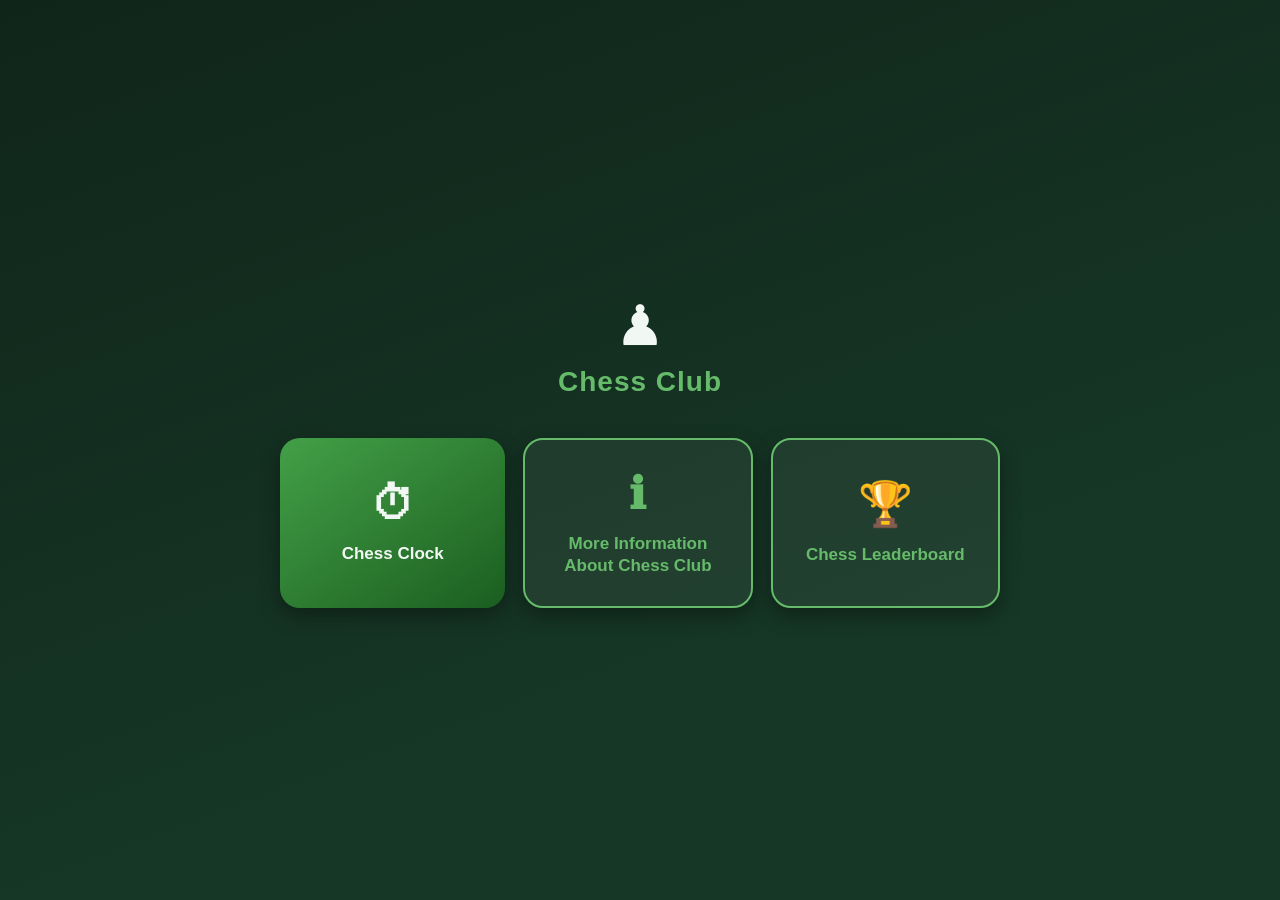
==== index.html @ 1274bbe3 "Add files via upload" ====
<!DOCTYPE html> 
<html lang="en"> 
<head> 
<meta charset="UTF-8"> 
<meta name="viewport" content="width=device-width, initial-scale=1.0, maximum-scale=1.0, user-scalable=no, viewport-fit=cover"> 
<title>Chess Club Clock</title> 
<link rel="stylesheet" href="style.css"> 
</head> 
<body> 
 
  <!-- ============ LANDING SCREEN ============ --> 
  <div id="landing-screen" class="screen active"> 
    <div class="landing-container"> 
      <div class="landing-header"> 
        <div class="landing-icon">♟</div> 
        <h1>Chess Club</h1> 
      </div> 
      <div class="landing-buttons"> 
        <button id="landing-clock-btn" class="landing-btn primary-btn"> 
          <span class="landing-btn-icon">⏱</span> 
          <span class="landing-btn-text">Chess Clock</span> 
        </button> 

        <button id="landing-info-btn" class="landing-btn secondary-btn"> 
          <span class="landing-btn-icon">ℹ</span> 
          <span class="landing-btn-text">More Information<br>About Chess Club</span> 
        </button>

        <button id="landing-leaderboard-btn" class="landing-btn secondary-btn" onclick="window.location.href='Chess leaderboard/index2.html'"> 
          <span class="landing-btn-icon">🏆</span> 
          <span class="landing-btn-text">Chess Leaderboard</span> 
        </button>
      </div> 
    </div> 
  </div> 
 
  <!-- ============ INFO SCREEN ============ --> 
  <div id="info-screen" class="screen"> 
    <div class="info-container"> 
      <h2>About Chess Club</h2> 
      <p> 
         <strong>About the Chess Club</strong> 
      </p> 
      <p> 
I originally started the chess club in S1 because I wanted to give people a place where they could play and enjoy chess. However, I quickly realised I was not running it in the best way, and only a few people were interested in coming. Eventually, I stopped going, especially when the teacher started allowing other people to use the club for different activities. Since this was right before moving into S2, I decided that instead of giving up on the idea, I would start it again the following year and do it properly. 
 
Now, the chess club meets in Room 2-043 on Thursdays and Fridays. We have chess boards available, but you can also bring your own chess set if you want. You can play against whoever you want, whether that is a friend, someone you have never played before, or even play online. If you do not know how to play chess, that is completely fine because I am happy to teach you. Whether you are a complete beginner or an experienced player, everyone is welcome. 
      </p> 
      <p> 
<strong>Why Chess?</strong> 
Chess is more than just a game. It can help you develop your ability to think ahead, plan your moves and make strategic decisions. It also requires concentration, patience and problem solving. Playing a challenging game can even be mentally tiring because your brain is constantly thinking about different possibilities. 
      </p> 
      <p> 
<strong>A Little About Me</strong> 
I started playing chess when I was five years old, and I still play every day for at least 30 minutes. I enjoy practising, improving my skills and challenging myself to find better moves. I also aim to get at least five checkmates every day when I play. 
 
I have also made a chess clock for the club, so if you want to play a proper timed game, you can use it. Whether you are here to learn, practise, compete with your friends or simply have fun, there is a place for you at the chess club. 
      </p> 
      <p> 
        Use the <strong>Chess Clock</strong> button on the home screen to 
        jump straight into the clock and start a timed game with a friend. 
      </p> 
      <button id="info-back-btn" class="btn-secondary">Back</button> 
    </div> 
  </div> 
 
  <!-- ============ WELCOME SCREEN ============ --> 
  <div id="welcome-screen" class="screen"> 
    <div class="welcome-content"> 
      <div class="welcome-icon">♟</div> 
      <h1>Chess Clock</h1> 
      <p>Loading…</p> 
    </div> 
  </div> 
 
  <!-- ============ TIME SELECTION MENU ============ --> 
  <div id="menu-screen" class="screen"> 
    <div class="menu-container"> 
      <div class="menu-title">Select Game Time</div> 
 
      <div class="section-label">Pick a Time</div> 
      <div class="time-grid"> 
        <button class="time-btn" data-minutes="1">1 min</button> 
        <button class="time-btn" data-minutes="5">5 min</button> 
        <button class="time-btn" data-minutes="10">10 min</button> 
        <button class="time-btn" data-minutes="20">20 min</button> 
        <button class="time-btn" data-minutes="30">30 min</button> 
        <button class="time-btn" data-minutes="50">50 min</button> 
        <button class="time-btn" data-minutes="60">1 hour</button> 
        <button class="time-btn" data-minutes="120">2 hours</button> 
        <button class="time-btn" data-minutes="180">3 hours</button> 
      </div> 
 
      <div class="divider"></div> 
 
      <button id="custom-time-btn" class="custom-btn">⚙ Custom Time</button> 
      <button id="menu-home-btn" class="link-btn">← Back to Home</button> 
    </div> 
  </div> 
 
  <!-- ============ CUSTOM TIME SCREEN ============ --> 
  <div id="custom-screen" class="screen"> 
    <div class="custom-container"> 
      <h2>Custom Time</h2> 
 
      <div class="field-group"> 
        <label>Opponent 1 Starting Time</label> 
        <div class="field-row"> 
          <input type="number" id="custom-p1-min" min="0" placeholder="Minutes" value="5"> 
          <input type="number" id="custom-p1-sec" min="0" max="59" placeholder="Seconds" value="0"> 
        </div> 
      </div> 
 
      <div class="field-group"> 
        <label>Opponent 2 Starting Time</label> 
        <div class="field-row"> 
          <input type="number" id="custom-p2-min" min="0" placeholder="Minutes" value="5"> 
          <input type="number" id="custom-p2-sec" min="0" max="59" placeholder="Seconds" value="0"> 
        </div> 
      </div> 
 
      <div class="field-group"> 
        <label>Increment per Move (seconds)</label> 
        <div class="field-row"> 
          <input type="number" id="custom-increment" min="0" placeholder="Seconds" value="0"> 
        </div> 
        <span class="field-hint">Time added to a player's clock after they finish their move.</span> 
      </div> 
 
      <div class="custom-actions"> 
        <button id="custom-back-btn" class="btn-secondary">Back</button> 
        <button id="custom-start-btn" class="btn-primary">Start Game</button> 
      </div> 
    </div> 
  </div> 
 
  <!-- ============ CLOCK SCREEN ============ --> 
  <div id="clock-screen" class="screen"> 
    <div class="clock-container"> 
 
      <div id="player-top" class="player inactive" data-player="2"> 
        <div class="player-info"> 
          <div class="player-name">Opponent 2</div> 
          <div class="player-time" id="time-2">5:00</div> 
          <div class="player-status" id="status-2"></div> 
        </div> 
      </div> 
 
      <div id="player-bottom" class="player inactive" data-player="1"> 
        <div class="player-info"> 
          <div class="player-name">Opponent 1</div> 
          <div class="player-time" id="time-1">5:00</div> 
          <div class="player-status" id="status-1"></div> 
        </div> 
      </div> 
 
      <div class="center-controls" id="center-controls"> 
        <button id="start-btn" aria-label="Start">▶</button> 
      </div> 
 
      <div class="mini-controls hidden" id="mini-controls"> 
        <button id="pause-btn" class="mini-btn">Pause</button> 
        <button id="reset-btn" class="mini-btn">Reset</button> 
      </div> 
 
    </div> 
  </div> 
 
  <!-- ============ GAME OVER OVERLAY ============ --> 
  <div id="gameover-overlay"> 
    <div class="gameover-box"> 
      <h2 id="gameover-title">Game Over</h2> 
      <p id="gameover-message"></p> 
      <button id="gameover-menu-btn" class="btn-primary">Back to Menu</button> 
    </div> 
  </div> 
 
  <script src="script.js"></script> 
</body> 
</html>
---- style.css ----
/* =========================================================
   CHESS CLUB CLOCK — style.css
   Clean, modern, green-themed, mobile-first design
   ========================================================= */

:root {
  --green-primary: #2e7d32;
  --green-light: #43a047;
  --green-dark: #1b5e20;
  --green-accent: #66bb6a;
  --gray-dark: #37474f;
  --gray-light: #607d8b;
  --gray-inactive: #78909c;
  --bg-dark: #10251a;
  --text-light: #f1f8f4;
  --text-dark: #1c2b22;
  --danger: #e53935;
  --shadow: rgba(0, 0, 0, 0.35);
  --radius-lg: 20px;
  --radius-md: 14px;
  --radius-sm: 8px;
}

* {
  box-sizing: border-box;
  -webkit-tap-highlight-color: transparent;
  user-select: none;
  -webkit-user-select: none;
}

html, body {
  margin: 0;
  padding: 0;
  width: 100%;
  height: 100%;
  overflow: hidden;
  overscroll-behavior: none;
  touch-action: manipulation;
  font-family: 'Segoe UI', Roboto, Helvetica, Arial, sans-serif;
  background: var(--bg-dark);
  color: var(--text-light);
}

/* =========================================================
   SCREEN MANAGEMENT
   ========================================================= */

.screen {
  position: fixed;
  inset: 0;
  display: none;
  flex-direction: column;
  align-items: center;
  justify-content: center;
  width: 100%;
  height: 100%;
  padding: 20px;
  background: linear-gradient(160deg, var(--bg-dark), #163726 70%);
  animation: fadeIn 0.35s ease;
}

.screen.active {
  display: flex;
}

@keyframes fadeIn {
  from { opacity: 0; transform: scale(0.98); }
  to   { opacity: 1; transform: scale(1); }
}

/* =========================================================
   LANDING SCREEN
   ========================================================= */

.landing-container {
  width: 100%;
  max-width: 720px;
  display: flex;
  flex-direction: column;
  align-items: center;
  gap: 40px;
}

.landing-header {
  display: flex;
  flex-direction: column;
  align-items: center;
  gap: 8px;
}

.landing-icon {
  font-size: 56px;
}

.landing-header h1 {
  margin: 0;
  font-size: 28px;
  color: var(--green-accent);
  letter-spacing: 1px;
}

.landing-buttons {
  display: flex;
  flex-direction: row;
  gap: 18px;
  width: 100%;
}

.landing-btn {
  flex: 1;
  min-height: 170px;
  border: none;
  border-radius: var(--radius-lg);
  display: flex;
  flex-direction: column;
  align-items: center;
  justify-content: center;
  gap: 14px;
  cursor: pointer;
  padding: 20px 10px;
  font-weight: 700;
  transition: transform 0.15s ease, box-shadow 0.15s ease, background 0.2s ease;
  box-shadow: 0 8px 20px var(--shadow);
}

.landing-btn-icon {
  font-size: 44px;
}

.landing-btn-text {
  font-size: 17px;
  line-height: 1.3;
  text-align: center;
}

.primary-btn {
  background: linear-gradient(145deg, var(--green-light), var(--green-dark));
  color: var(--text-light);
}

.secondary-btn {
  background: rgba(255,255,255,0.05);
  border: 2px solid var(--green-accent);
  color: var(--green-accent);
}

.landing-btn:hover {
  transform: translateY(-2px);
}

.landing-btn:active {
  transform: scale(0.96);
  box-shadow: 0 3px 8px var(--shadow);
}

@media (max-width: 560px) {
  .landing-buttons {
    flex-direction: column;
  }
  .landing-btn {
    min-height: 130px;
  }
}

/* =========================================================
   INFO SCREEN
   ========================================================= */

.info-container {
  width: 100%;
  max-width: 560px;
  background: rgba(255,255,255,0.03);
  border-radius: var(--radius-lg);
  padding: 30px 26px;
  display: flex;
  flex-direction: column;
  gap: 16px;
  box-shadow: 0 8px 24px var(--shadow);
  max-height: 90vh;
  overflow-y: auto;
}

.info-container h2 {
  margin: 0;
  color: var(--green-accent);
  text-align: center;
}

.info-container p {
  margin: 0;
  color: #dcefe2;
  line-height: 1.6;
  font-size: 15px;
}

.info-container .btn-secondary {
  align-self: center;
  margin-top: 10px;
  min-width: 140px;
}

/* =========================================================
   WELCOME SCREEN
   ========================================================= */

#welcome-screen {
  background: radial-gradient(circle at center, var(--green-dark), var(--bg-dark) 80%);
}

.welcome-content {
  display: flex;
  flex-direction: column;
  align-items: center;
  gap: 14px;
  animation: popIn 0.6s ease;
}

.welcome-icon {
  font-size: 64px;
  animation: pulse 1.4s ease-in-out infinite;
}

.welcome-content h1 {
  font-size: 28px;
  letter-spacing: 1px;
  margin: 0;
  color: var(--green-accent);
  font-weight: 700;
}

.welcome-content p {
  margin: 0;
  color: #b7d3c2;
  font-size: 14px;
  letter-spacing: 0.5px;
}

@keyframes pulse {
  0%, 100% { transform: scale(1); }
  50%      { transform: scale(1.12); }
}

@keyframes popIn {
  from { opacity: 0; transform: translateY(10px) scale(0.9); }
  to   { opacity: 1; transform: translateY(0) scale(1); }
}

/* =========================================================
   MENU SCREEN (Time Selection)
   ========================================================= */

#menu-screen {
  overflow-y: auto;
  padding-top: 40px;
  padding-bottom: 40px;
}

.menu-container {
  width: 100%;
  max-width: 480px;
  display: flex;
  flex-direction: column;
  align-items: center;
  gap: 22px;
}

.menu-title {
  font-size: 24px;
  font-weight: 700;
  color: var(--green-accent);
  text-align: center;
  letter-spacing: 0.5px;
}

.section-label {
  align-self: flex-start;
  font-size: 14px;
  text-transform: uppercase;
  letter-spacing: 1.5px;
  color: #9fc6ad;
  margin-bottom: -8px;
}

.time-grid {
  display: grid;
  grid-template-columns: repeat(3, 1fr);
  gap: 12px;
  width: 100%;
}

.time-btn {
  background: linear-gradient(145deg, var(--green-light), var(--green-primary));
  border: none;
  border-radius: var(--radius-md);
  color: var(--text-light);
  font-size: 15px;
  font-weight: 600;
  padding: 18px 6px;
  cursor: pointer;
  box-shadow: 0 4px 10px var(--shadow);
  transition: transform 0.15s ease, box-shadow 0.15s ease, background 0.2s ease;
}

.time-btn:active {
  transform: scale(0.94);
  box-shadow: 0 2px 4px var(--shadow);
}

.time-btn:hover {
  background: linear-gradient(145deg, var(--green-accent), var(--green-light));
}

.divider {
  width: 100%;
  height: 1px;
  background: rgba(255,255,255,0.12);
  margin: 4px 0;
}

.custom-btn {
  width: 100%;
  padding: 16px;
  border-radius: var(--radius-md);
  border: 2px solid var(--green-accent);
  background: transparent;
  color: var(--green-accent);
  font-size: 16px;
  font-weight: 700;
  cursor: pointer;
  transition: background 0.2s ease, color 0.2s ease, transform 0.15s ease;
}

.custom-btn:hover {
  background: var(--green-accent);
  color: var(--text-dark);
}

.custom-btn:active {
  transform: scale(0.97);
}

.link-btn {
  background: none;
  border: none;
  color: #9fc6ad;
  font-size: 14px;
  cursor: pointer;
  padding: 6px;
  text-decoration: underline;
}

/* =========================================================
   CUSTOM TIME SCREEN
   ========================================================= */

#custom-screen {
  overflow-y: auto;
}

.custom-container {
  width: 100%;
  max-width: 420px;
  display: flex;
  flex-direction: column;
  gap: 18px;
  background: rgba(255,255,255,0.03);
  padding: 26px 22px;
  border-radius: var(--radius-lg);
  box-shadow: 0 8px 24px var(--shadow);
}

.custom-container h2 {
  text-align: center;
  color: var(--green-accent);
  margin: 0 0 4px;
  font-size: 22px;
}

.field-group {
  display: flex;
  flex-direction: column;
  gap: 6px;
}

.field-group label {
  font-size: 13px;
  color: #b7d3c2;
  letter-spacing: 0.5px;
}

.field-row {
  display: flex;
  gap: 10px;
}

.field-row input {
  flex: 1;
  min-width: 0;
  padding: 12px 10px;
  border-radius: var(--radius-sm);
  background: #0f261a;
  color: var(--text-light);
  font-size: 16px;
  text-align: center;
  border: 1px solid rgba(255,255,255,0.15);
}

.field-row input:focus {
  outline: none;
  border-color: var(--green-accent);
}

.field-hint {
  font-size: 11px;
  color: #8faa98;
}

.custom-actions {
  display: flex;
  gap: 12px;
  margin-top: 8px;
}

.btn-secondary, .btn-primary {
  flex: 1;
  padding: 14px;
  border-radius: var(--radius-md);
  font-size: 15px;
  font-weight: 700;
  cursor: pointer;
  border: none;
  transition: transform 0.15s ease, opacity 0.2s ease;
}

.btn-secondary {
  background: transparent;
  border: 2px solid var(--gray-light);
  color: var(--text-light);
}

.btn-primary {
  background: linear-gradient(145deg, var(--green-light), var(--green-dark));
  color: var(--text-light);
}

.btn-secondary:active, .btn-primary:active {
  transform: scale(0.96);
}

/* =========================================================
   CLOCK SCREEN
   ========================================================= */

#clock-screen {
  padding: 0;
}

.clock-container {
  position: relative;
  width: 100%;
  height: 100%;
  display: flex;
  flex-direction: column;
}

.player {
  flex: 1;
  display: flex;
  align-items: center;
  justify-content: center;
  position: relative;
  cursor: pointer;
  transition: background-color 0.3s ease;
  background-color: var(--gray-inactive);
}

#player-top {
  transform: rotate(180deg);
  border-bottom: 3px solid var(--bg-dark);
}

.player.active {
  background-color: var(--green-primary);
}

.player.inactive {
  background-color: var(--gray-dark);
}

.player.timeout {
  background-color: var(--danger) !important;
}

.player-info {
  display: flex;
  flex-direction: column;
  align-items: center;
  gap: 6px;
  pointer-events: none;
}

.player-name {
  font-size: 15px;
  letter-spacing: 1.5px;
  text-transform: uppercase;
  opacity: 0.85;
  font-weight: 600;
}

.player-time {
  font-size: 15vw;
  font-weight: 700;
  font-variant-numeric: tabular-nums;
  line-height: 1;
}

@media (min-width: 500px) {
  .player-time {
    font-size: 80px;
  }
}

.player-status {
  font-size: 13px;
  min-height: 16px;
  opacity: 0.9;
  letter-spacing: 0.5px;
}

.center-controls {
  position: absolute;
  top: 50%;
  left: 50%;
  transform: translate(-50%, -50%);
  z-index: 20;
  display: flex;
  align-items: center;
  justify-content: center;
}

#start-btn {
  width: 70px;
  height: 70px;
  border-radius: 50%;
  border: none;
  background: var(--text-light);
  color: var(--green-dark);
  font-size: 26px;
  display: flex;
  align-items: center;
  justify-content: center;
  cursor: pointer;
  box-shadow: 0 6px 18px rgba(0,0,0,0.5);
  transition: transform 0.15s ease;
}

#start-btn:active {
  transform: scale(0.9);
}

.mini-controls {
  position: absolute;
  bottom: 14px;
  left: 50%;
  transform: translateX(-50%);
  z-index: 20;
  display: flex;
  gap: 14px;
}

.mini-btn {
  background: rgba(0,0,0,0.4);
  border: 1px solid rgba(255,255,255,0.25);
  color: var(--text-light);
  padding: 8px 16px;
  border-radius: 20px;
  font-size: 13px;
  cursor: pointer;
  backdrop-filter: blur(4px);
  transition: background 0.2s ease;
}

.mini-btn:hover {
  background: rgba(0,0,0,0.6);
}

.mini-btn:active {
  transform: scale(0.95);
}

.hidden {
  display: none !important;
}

/* =========================================================
   GAME OVER OVERLAY
   ========================================================= */

#gameover-overlay {
  position: fixed;
  inset: 0;
  background: rgba(0,0,0,0.75);
  display: none;
  align-items: center;
  justify-content: center;
  z-index: 100;
  flex-direction: column;
  gap: 20px;
  padding: 20px;
  text-align: center;
}

#gameover-overlay.active {
  display: flex;
}

.gameover-box {
  background: linear-gradient(160deg, var(--green-dark), var(--bg-dark));
  padding: 34px 28px;
  border-radius: var(--radius-lg);
  box-shadow: 0 10px 30px rgba(0,0,0,0.6);
  display: flex;
  flex-direction: column;
  align-items: center;
  gap: 14px;
  max-width: 340px;
}

.gameover-box h2 {
  margin: 0;
  color: var(--danger);
  font-size: 22px;
}

.gameover-box p {
  margin: 0;
  color: var(--text-light);
  font-size: 15px;
}

.gameover-box .btn-primary {
  min-width: 160px;
}

/* =========================================================
   RESPONSIVE ADJUSTMENTS
   ========================================================= */
@media (orientation: landscape) and (max-height: 500px) {
  .clock-container {
    flex-direction: row;
  }
}
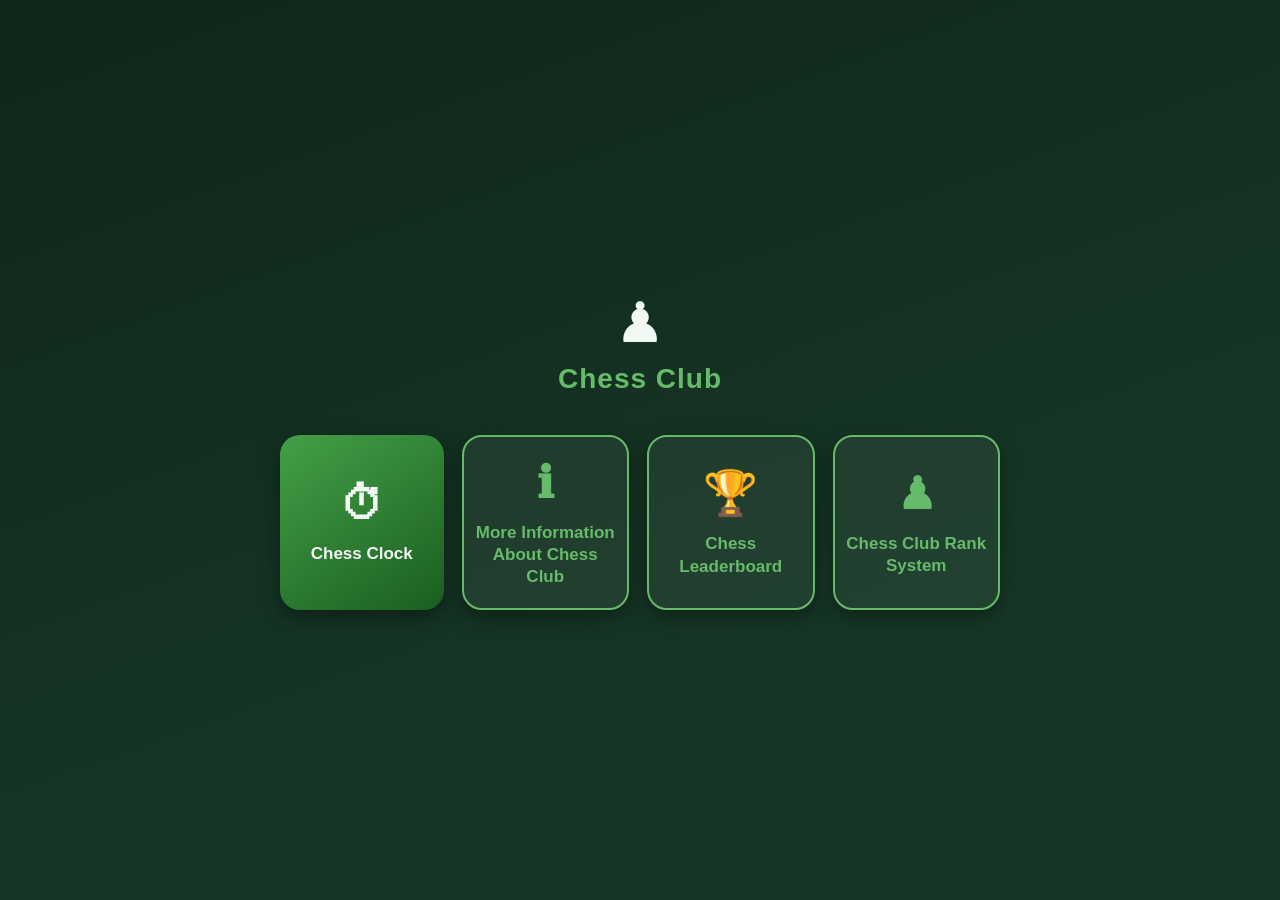
==== commit 3fc06970: "Add Chess Club Rank System button to landing screen" ====
--- a/index.html
+++ b/index.html
@@ -29,6 +29,11 @@
         <button id="landing-leaderboard-btn" class="landing-btn secondary-btn" onclick="window.location.href='Chess leaderboard/index2.html'"> 
           <span class="landing-btn-icon">🏆</span> 
           <span class="landing-btn-text">Chess Leaderboard</span> 
+        </button>
+
+        <button id="landing-rank-system-btn" class="landing-btn secondary-btn"> 
+          <span class="landing-btn-icon">♟</span> 
+          <span class="landing-btn-text">Chess Club Rank System</span> 
         </button>
       </div> 
     </div> 
